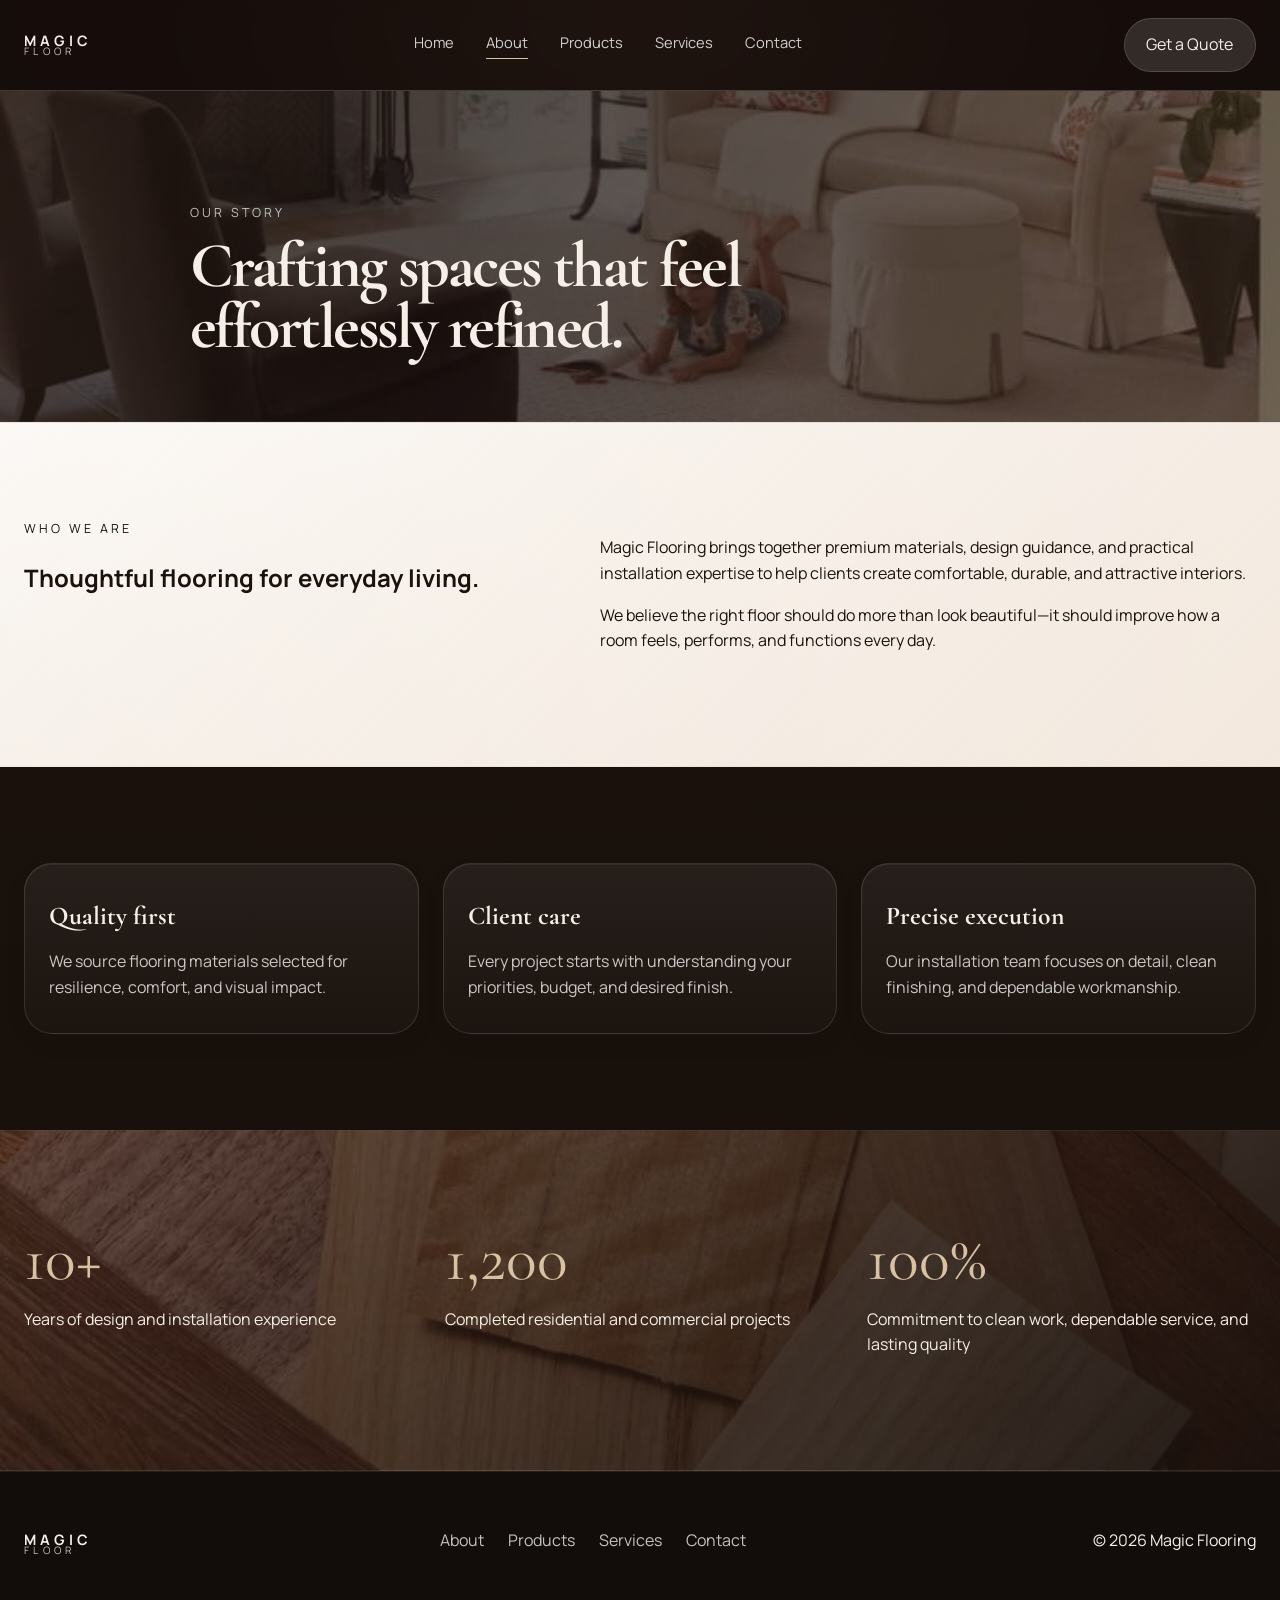
==== about.html @ 4ff49240 "Initial Magic Carpet Flooring website" ====
<!DOCTYPE html>
<html lang="en">
  <head>
    <meta charset="UTF-8" />
    <meta name="viewport" content="width=device-width, initial-scale=1.0" />
    <title>About | Magic Flooring</title>
    <meta
      name="description"
      content="Learn more about Magic Flooring, our craftsmanship, and our commitment to quality materials and smooth installation."
    />
    <link rel="preconnect" href="https://fonts.googleapis.com" />
    <link rel="preconnect" href="https://fonts.gstatic.com" crossorigin />
    <link
      href="https://fonts.googleapis.com/css2?family=Cormorant+Garamond:wght@400;500;600;700&family=Manrope:wght@400;500;600;700;800&display=swap"
      rel="stylesheet"
    />
    <link rel="stylesheet" href="styles.css" />
  </head>
  <body>
    <header class="site-header">
      <div class="container nav-wrap">
        <a href="index.html" class="brand" aria-label="Magic Flooring home">
          <span class="brand-mark">MAGIC</span>
          <span class="brand-sub">FLOOR</span>
        </a>

        <nav class="main-nav" aria-label="Main navigation">
          <a href="index.html">Home</a>
          <a href="about.html" class="active">About</a>
          <a href="products.html">Products</a>
          <a href="services.html">Services</a>
          <a href="contact.html">Contact</a>
        </nav>

        <a href="contact.html" class="button button--small">Get a Quote</a>
      </div>
    </header>

    <main>
      <section class="page-hero page-hero--about">
        <div class="container narrow">
          <p class="eyebrow">Our story</p>
          <h1>Crafting spaces that feel effortlessly refined.</h1>
        </div>
      </section>

      <section class="section section--light">
        <div class="container two-column">
          <div>
            <p class="eyebrow eyebrow--dark">Who we are</p>
            <h2>Thoughtful flooring for everyday living.</h2>
          </div>
          <div>
            <p>
              Magic Flooring brings together premium materials, design guidance, and practical
              installation expertise to help clients create comfortable, durable, and attractive
              interiors.
            </p>
            <p>
              We believe the right floor should do more than look beautiful—it should improve how a
              room feels, performs, and functions every day.
            </p>
          </div>
        </div>
      </section>

      <section class="section">
        <div class="container values-grid">
          <article class="value-card">
            <h3>Quality first</h3>
            <p>We source flooring materials selected for resilience, comfort, and visual impact.</p>
          </article>
          <article class="value-card">
            <h3>Client care</h3>
            <p>Every project starts with understanding your priorities, budget, and desired finish.</p>
          </article>
          <article class="value-card">
            <h3>Precise execution</h3>
            <p>Our installation team focuses on detail, clean finishing, and dependable workmanship.</p>
          </article>
        </div>
      </section>

      <section class="section section--dark">
        <div class="container metrics-grid">
          <div>
            <span>10+</span>
            <p>Years of design and installation experience</p>
          </div>
          <div>
            <span>1,200</span>
            <p>Completed residential and commercial projects</p>
          </div>
          <div>
            <span>100%</span>
            <p>Commitment to clean work, dependable service, and lasting quality</p>
          </div>
        </div>
      </section>
    </main>

    <footer class="site-footer">
      <div class="container footer-wrap">
        <div>
          <a href="index.html" class="brand brand--footer">
            <span class="brand-mark">MAGIC</span>
            <span class="brand-sub">FLOOR</span>
          </a>
        </div>

        <div class="footer-links">
          <a href="about.html">About</a>
          <a href="products.html">Products</a>
          <a href="services.html">Services</a>
          <a href="contact.html">Contact</a>
        </div>

        <p>© <span id="year"></span> Magic Flooring</p>
      </div>
    </footer>

    <script src="script.js"></script>
  </body>
</html>
---- styles.css ----
:root {
  --bg-dark: #1b120d;
  --bg-deep: #150d0a;
  --bg-soft: #f4efe9;
  --bg-warm: #e9dcc7;
  --card: rgba(255, 255, 255, 0.08);
  --panel: #efe7df;
  --text: #f6efe8;
  --text-dark: #1b120d;
  --muted: #dccbb7;
  --line: rgba(255, 255, 255, 0.18);
  --gold: #d9c2a3;
  --gold-strong: #cfad7d;
  --accent: #d9c0a0;
  --button: #f4efe8;
  --shadow: rgba(17, 9, 7, 0.28);
  --max-width: 1240px;
}

* {
  box-sizing: border-box;
}

html {
  scroll-behavior: smooth;
}

body {
  margin: 0;
  background:
    radial-gradient(circle at top, rgba(182, 132, 86, 0.18), transparent 29%),
    linear-gradient(180deg, #1d140f 0%, #160e0a 100%);
  color: var(--text);
  font-family: "Manrope", sans-serif;
  line-height: 1.6;
}

a {
  color: inherit;
  text-decoration: none;
}

img {
  max-width: 100%;
  display: block;
}

button,
input,
select,
textarea {
  font: inherit;
}

.container {
  width: min(var(--max-width), calc(100% - 3rem));
  margin: 0 auto;
}

.narrow {
  max-width: 900px;
}

.site-header {
  position: sticky;
  top: 0;
  z-index: 20;
  background: rgba(20, 12, 10, 0.72);
  backdrop-filter: blur(10px);
  border-bottom: 1px solid var(--line);
}

.nav-wrap {
  display: flex;
  align-items: center;
  justify-content: space-between;
  min-height: 90px;
  gap: 1.5rem;
}

.brand {
  display: inline-flex;
  flex-direction: column;
  line-height: 0.85;
  letter-spacing: 0.08em;
}

.brand-mark {
  font-size: clamp(0.9rem, 1vw, 1.15rem);
  font-weight: 700;
  letter-spacing: 0.28em;
}

.brand-sub {
  font-size: clamp(0.52rem, 0.8vw, 0.7rem);
  letter-spacing: 0.42em;
  opacity: 0.8;
}

.main-nav {
  display: flex;
  align-items: center;
  gap: 2rem;
  font-size: 0.92rem;
  color: rgba(255, 255, 255, 0.8);
}

.main-nav a {
  position: relative;
  padding-bottom: 4px;
}

.main-nav a::after {
  content: "";
  position: absolute;
  left: 0;
  bottom: 0;
  width: 100%;
  height: 1px;
  background: var(--gold);
  transform: scaleX(0);
  transform-origin: center;
  transition: transform 0.2s ease;
}

.main-nav a:hover::after,
.main-nav a.active::after {
  transform: scaleX(1);
}

.main-nav a:hover,
.footer-links a:hover,
.text-link:hover {
  color: var(--gold);
}

.button {
  display: inline-flex;
  align-items: center;
  justify-content: center;
  border-radius: 999px;
  transition: transform 0.2s ease, box-shadow 0.2s ease, background 0.2s ease;
  cursor: pointer;
}

.button:hover {
  transform: translateY(-2px) scale(1.01);
  box-shadow: 0 16px 28px rgba(18, 10, 7, 0.18);
}

.button--small {
  padding: 0.8rem 1.35rem;
  background: rgba(255, 255, 255, 0.12);
  border: 1px solid rgba(255, 255, 255, 0.15);
}

.button--small:hover {
  background: rgba(219, 184, 142, 0.16);
}

.button--primary {
  background: linear-gradient(135deg, #f6efe8 0%, #e2d2bb 100%);
  color: var(--text-dark);
  font-weight: 700;
  padding: 1.15rem 2.2rem;
  box-shadow: 0 10px 24px rgba(15, 9, 7, 0.18);
}

.button--primary:hover {
  background: linear-gradient(135deg, #ffffff 0%, #ebd7b5 100%);
}

.eyebrow {
  margin: 0 0 0.8rem;
  font-size: 0.78rem;
  letter-spacing: 0.24em;
  text-transform: uppercase;
  color: rgba(255, 255, 255, 0.72);
}

.eyebrow--dark {
  color: rgba(27, 18, 13, 0.68);
}

.hero {
  position: relative;
  overflow: hidden;
  background:
    linear-gradient(90deg, rgba(43, 28, 21, 0.72), rgba(39, 28, 22, 0.4) 38%, rgba(39, 28, 22, 0.12) 58%, rgba(39, 28, 22, 0.02)),
    linear-gradient(180deg, rgba(255, 255, 255, 0.08), rgba(17, 10, 8, 0.12)),
    url("assets/storefront.jpg") center/cover no-repeat;
  min-height: 760px;
}

.hero::before {
  content: "";
  position: absolute;
  inset: 0;
  background: linear-gradient(90deg, rgba(28, 18, 15, 0.26), transparent 58%);
  pointer-events: none;
}

.hero-grid {
  display: grid;
  align-items: center;
  grid-template-columns: 1.1fr 0.9fr;
  min-height: 760px;
  gap: 3rem;
}

.hero-copy {
  max-width: 560px;
  padding-top: 3rem;
}

.hero-copy h1 {
  margin: 0;
  font-family: "Cormorant Garamond", serif;
  font-size: clamp(5rem, 9vw, 10.5rem);
  line-height: 0.7;
  letter-spacing: -0.06em;
  font-weight: 700;
  color: #fffaf5;
  text-shadow: 0 2px 10px rgba(14, 9, 7, 0.28);
}

.hero-copy h1 span {
  display: inline-block;
  margin-top: 0.2rem;
}

.lead {
  max-width: 540px;
  margin-top: 1.4rem;
  color: rgba(255, 248, 242, 0.92);
  font-size: 1.15rem;
  text-shadow: 0 1px 8px rgba(14, 9, 7, 0.24);
}

.cta-row {
  margin-top: 2rem;
}

.hero-visual {
  position: relative;
  display: flex;
  justify-content: center;
  align-items: flex-end;
  min-height: 560px;
  opacity: 0;
  pointer-events: none;
}

.hero-plate {
  display: none;
}

.features,
.section {
  position: relative;
  padding: 6rem 0;
}

.features {
  background: linear-gradient(180deg, rgba(26, 18, 14, 0.15), rgba(26, 18, 14, 0.35));
}

.feature-grid,
.values-grid,
.services-grid {
  display: grid;
  grid-template-columns: repeat(3, minmax(0, 1fr));
  gap: 1.5rem;
}

.feature-card,
.value-card,
.service-card {
  background: linear-gradient(180deg, rgba(255, 255, 255, 0.06), rgba(255, 255, 255, 0.02));
  border: 1px solid rgba(255, 255, 255, 0.12);
  border-radius: 28px;
  padding: 2rem 1.5rem;
  box-shadow: inset 0 1px 0 rgba(255, 255, 255, 0.06), 0 10px 20px rgba(15, 9, 7, 0.08);
  transition: transform 0.25s ease, box-shadow 0.25s ease, border-color 0.25s ease;
}

.feature-card:hover,
.value-card:hover,
.service-card:hover,
.product-card:hover,
.catalog-card:hover,
.contact-form:hover,
.info-card:hover,
.cta-banner:hover {
  transform: translateY(-6px);
  border-color: rgba(217, 194, 163, 0.65);
  box-shadow: 0 22px 38px rgba(0, 0, 0, 0.16);
}

.feature-number {
  display: inline-block;
  margin-bottom: 1rem;
  font-size: 0.82rem;
  letter-spacing: 0.16em;
  color: var(--gold);
}

.feature-card h3,
.value-card h3,
.service-card h3,
.product-copy h3,
.catalog-card h3,
.info-card h3 {
  margin: 0 0 0.8rem;
  font-size: clamp(1.5rem, 2vw, 2.05rem);
  font-family: "Cormorant Garamond", serif;
  font-weight: 700;
}

.feature-card p,
.value-card p,
.service-card p,
.product-copy p,
.catalog-card p,
.intro-copy p,
.contact-info li,
.service-process li,
.info-card p {
  margin: 0;
  color: rgba(255, 255, 255, 0.76);
}

.section--light {
  background:
    linear-gradient(135deg, rgba(255, 255, 255, 0.58), rgba(243, 233, 223, 0.94)),
    linear-gradient(180deg, #f7f0e8 0%, #efe3d6 100%);
  color: var(--text-dark);
  border-top: 1px solid rgba(90, 64, 40, 0.08);
  border-bottom: 1px solid rgba(90, 64, 40, 0.08);
}

.section--light p,
.section--light li,
.section--light h2,
.section--light h3 {
  color: var(--text-dark);
}

.stats-strip {
  background:
    linear-gradient(90deg, rgba(20, 13, 10, 0.96), rgba(33, 22, 17, 0.9)),
    url("assets/wood-samples.jpg") center/cover no-repeat;
  border-top: 1px solid rgba(255, 255, 255, 0.08);
  border-bottom: 1px solid rgba(255, 255, 255, 0.08);
}

.stats-grid {
  display: grid;
  grid-template-columns: repeat(4, minmax(0, 1fr));
  gap: 1.5rem;
}

.stat-box {
  padding: 2.5rem 1.5rem;
  background: rgba(255, 255, 255, 0.02);
  border: 1px solid rgba(255, 255, 255, 0.08);
  border-radius: 20px;
  text-align: left;
  transition: transform 0.25s ease, border-color 0.25s ease, box-shadow 0.25s ease;
}

.stat-box:hover {
  transform: translateY(-4px);
  border-color: rgba(217, 194, 163, 0.6);
  box-shadow: 0 18px 30px rgba(0, 0, 0, 0.18);
}

.stat-box span {
  display: block;
  font-size: clamp(2.1rem, 4vw, 3rem);
  font-family: "Cormorant Garamond", serif;
  color: #f4ebdf;
  line-height: 1;
  margin-bottom: 0.8rem;
}

.stat-box p {
  margin: 0;
  color: rgba(255, 255, 255, 0.78);
  font-size: 1.05rem;
}

.intro-block {
  display: grid;
  grid-template-columns: 1fr 1.1fr;
  gap: 3rem;
  align-items: start;
}

.section-heading {
  max-width: 620px;
}

.section-heading h2,
.service-process h2,
.split-panel h2,
.page-hero h1,
.contact-info h3 {
  margin: 0;
  font-family: "Cormorant Garamond", serif;
  font-size: clamp(2.8rem, 5vw, 4.5rem);
  line-height: 0.95;
  letter-spacing: -0.04em;
}

.section-heading--split {
  display: flex;
  align-items: end;
  justify-content: space-between;
  gap: 1rem;
  margin-bottom: 2.2rem;
}

.text-link {
  color: var(--text);
  opacity: 0.85;
}

.product-grid {
  display: grid;
  grid-template-columns: repeat(3, minmax(0, 1fr));
  gap: 1.5rem;
}

.product-card,
.catalog-card {
  overflow: hidden;
  background: linear-gradient(180deg, rgba(31, 22, 17, 0.94), rgba(20, 14, 12, 1));
  border: 1px solid rgba(255, 255, 255, 0.12);
  border-radius: 24px;
  transition: transform 0.25s ease, box-shadow 0.25s ease, border-color 0.25s ease;
}

.product-image {
  height: 320px;
  background-size: cover;
  background-position: center;
  transition: transform 0.35s ease, filter 0.35s ease;
}

.product-card:hover .product-image,
.catalog-card:hover .catalog-visual {
  transform: scale(1.04);
  filter: saturate(1.08);
}

.product-card--wood .product-image {
  background-image: url("assets/wood-samples.jpg");
}

.product-card--stone .product-image {
  background-image: url("assets/laminate-closeup.jpg");
}

.product-card--carpet .product-image {
  background-image: url("assets/living-room-rug.jpg");
}

.product-copy {
  padding: 1.5rem;
}

.section--dark {
  background:
    linear-gradient(135deg, rgba(53, 32, 22, 0.68), rgba(23, 15, 12, 0.94)),
    url("assets/wood-samples.jpg") center/cover no-repeat;
  color: var(--text);
  border-top: 1px solid rgba(255, 255, 255, 0.08);
  border-bottom: 1px solid rgba(255, 255, 255, 0.08);
}

.split-panel {
  display: grid;
  grid-template-columns: 0.9fr 1.1fr;
  gap: 2rem;
  align-items: center;
}

.process-list {
  list-style: none;
  margin: 0;
  padding: 0;
  display: grid;
  gap: 1rem;
}

.process-list li {
  display: flex;
  gap: 1rem;
  align-items: start;
  padding: 1.1rem 0;
  border-bottom: 1px solid rgba(255, 255, 255, 0.12);
}

.process-list strong {
  color: var(--gold);
  font-size: 1.2rem;
}

.cta-banner {
  display: flex;
  align-items: center;
  justify-content: space-between;
  gap: 2rem;
  padding: 2.2rem 2.5rem;
  border-radius: 30px;
  background: linear-gradient(135deg, rgba(255, 255, 255, 0.06), rgba(255, 255, 255, 0.02));
  border: 1px solid rgba(255, 255, 255, 0.12);
  color: #fff;
  transition: transform 0.25s ease, box-shadow 0.25s ease, border-color 0.25s ease;
}

.cta-banner .eyebrow {
  color: rgba(255, 255, 255, 0.8);
}

.cta-banner h2 {
  color: #fff;
}

.site-footer {
  padding: 2.5rem 0 3rem;
  background: #120d0b;
  border-top: 1px solid rgba(255, 255, 255, 0.08);
}

.footer-wrap {
  display: flex;
  align-items: center;
  justify-content: space-between;
  gap: 1.5rem;
}

.footer-links {
  display: flex;
  align-items: center;
  gap: 1.5rem;
  color: rgba(255, 255, 255, 0.75);
}

.page-hero {
  position: relative;
  padding: 7rem 0 4rem;
  background:
    linear-gradient(135deg, rgba(22, 14, 10, 0.82), rgba(22, 14, 10, 0.58)),
    url("assets/living-room-rug.jpg") center/cover no-repeat;
  border-bottom: 1px solid rgba(255, 255, 255, 0.08);
}

.page-hero::before {
  content: "";
  position: absolute;
  inset: 0;
  background: linear-gradient(90deg, rgba(196, 144, 94, 0.06), transparent 35%, rgba(196, 144, 94, 0.12));
}

.page-hero > .container {
  position: relative;
  z-index: 1;
}

.page-hero h1 {
  max-width: 760px;
}

.two-column,
.contact-layout {
  display: grid;
  grid-template-columns: 0.9fr 1.1fr;
  gap: 2.5rem;
  align-items: start;
}

.values-grid {
  grid-template-columns: repeat(3, minmax(0, 1fr));
}

.metrics-grid {
  display: grid;
  grid-template-columns: repeat(3, minmax(0, 1fr));
  gap: 2rem;
}

.metrics-grid span {
  display: block;
  font-size: clamp(2.5rem, 5vw, 4rem);
  font-family: "Cormorant Garamond", serif;
  color: var(--gold);
  line-height: 1;
  margin-bottom: 0.8rem;
}

.showcase-section {
  background:
    linear-gradient(180deg, rgba(30, 22, 18, 0.1), rgba(30, 22, 18, 0.2)),
    url("assets/laminate-closeup.jpg") center/cover no-repeat;
}

.showcase-grid {
  display: grid;
  grid-template-columns: 0.9fr 1.1fr;
  gap: 2rem;
  align-items: center;
}

.showcase-copy {
  max-width: 520px;
}

.showcase-copy h2 {
  margin: 0 0 1rem;
  font-family: "Cormorant Garamond", serif;
  font-size: clamp(2.8rem, 5vw, 4.2rem);
  line-height: 0.96;
  letter-spacing: -0.04em;
}

.mini-list {
  list-style: none;
  padding: 0;
  margin: 1.5rem 0 0;
  display: grid;
  gap: 0.8rem;
  color: rgba(255, 255, 255, 0.84);
}

.mini-list li::before {
  content: "•";
  color: var(--gold);
  margin-right: 0.7rem;
}

.showcase-cards {
  display: grid;
  grid-template-columns: repeat(3, minmax(0, 1fr));
  gap: 1rem;
}

.showcase-card {
  min-height: 360px;
  border-radius: 22px;
  background-size: cover;
  background-position: center;
  border: 1px solid rgba(255, 255, 255, 0.12);
  box-shadow: 0 20px 30px rgba(0, 0, 0, 0.18);
  transition: transform 0.3s ease, box-shadow 0.3s ease;
}

.showcase-card:hover {
  transform: translateY(-6px);
  box-shadow: 0 24px 36px rgba(0, 0, 0, 0.22);
}

.showcase-card--one {
  background-image: url("assets/wood-samples.jpg");
}

.showcase-card--two {
  background-image: url("assets/living-room-rug.jpg");
  margin-top: 2.4rem;
}

.showcase-card--three {
  background-image: url("assets/laminate-closeup.jpg");
}

.product-list {
  display: grid;
  gap: 1.5rem;
}

.catalog-card {
  display: grid;
  grid-template-columns: minmax(200px, 320px) 1fr;
  min-height: 220px;
}

.catalog-visual {
  min-height: 220px;
  background-size: cover;
  background-position: center;
}

.catalog-visual--oak {
  background-image: url("assets/wood-samples.jpg");
}

.catalog-visual--vinyl {
  background-image: url("assets/laminate-closeup.jpg");
}

.catalog-visual--laminate {
  background-image: url("assets/wood-samples.jpg");
}

.catalog-visual--carpet {
  background-image: url("assets/living-room-rug.jpg");
}

.catalog-card > div:last-child {
  padding: 2rem 1.5rem;
}

.services-grid {
  grid-template-columns: repeat(2, minmax(0, 1fr));
}

.service-process {
  display: grid;
  grid-template-columns: 0.9fr 1.1fr;
  gap: 2rem;
  align-items: start;
}

.service-process ol {
  margin: 0;
  padding-left: 1.4rem;
  display: grid;
  gap: 1rem;
  color: rgba(255, 255, 255, 0.8);
}

.testimonial-grid {
  display: grid;
  grid-template-columns: repeat(3, minmax(0, 1fr));
  gap: 1.5rem;
}

.testimonial-card {
  padding: 2rem 1.5rem;
  background: linear-gradient(180deg, rgba(255, 255, 255, 0.05), rgba(255, 255, 255, 0.02));
  border: 1px solid rgba(255, 255, 255, 0.12);
  border-radius: 24px;
  transition: transform 0.25s ease, box-shadow 0.25s ease, border-color 0.25s ease;
}

.testimonial-card:hover {
  transform: translateY(-4px);
  border-color: rgba(217, 194, 163, 0.7);
  box-shadow: 0 22px 30px rgba(0, 0, 0, 0.12);
}

.testimonial-card p {
  margin: 0 0 1.5rem;
  color: rgba(255, 255, 255, 0.8);
}

.person {
  display: grid;
  gap: 0.15rem;
}

.person strong {
  color: var(--text);
}

.person span {
  color: var(--gold);
  font-size: 0.82rem;
}

.contact-form,
.info-card {
  padding: 2rem;
  background: linear-gradient(180deg, rgba(255, 255, 255, 0.05), rgba(255, 255, 255, 0.02));
  border: 1px solid rgba(255, 255, 255, 0.12);
  border-radius: 24px;
  transition: transform 0.25s ease, box-shadow 0.25s ease, border-color 0.25s ease;
}

.contact-form {
  display: grid;
  gap: 1.25rem;
}

.field-row {
  display: grid;
  grid-template-columns: 1fr 1fr;
  gap: 1rem;
}

label {
  display: grid;
  gap: 0.45rem;
  font-size: 0.9rem;
  color: rgba(255, 255, 255, 0.8);
}

input,
select,
textarea {
  width: 100%;
  border: 1px solid rgba(255, 255, 255, 0.15);
  border-radius: 14px;
  background: rgba(255, 255, 255, 0.03);
  color: var(--text);
  padding: 0.9rem 1rem;
}

textarea {
  resize: vertical;
  min-height: 140px;
}

.info-card ul {
  list-style: none;
  padding: 0;
  margin: 1.5rem 0 0;
  display: grid;
  gap: 0.8rem;
}

@media (max-width: 980px) {
  .hero-grid,
  .intro-block,
  .split-panel,
  .two-column,
  .service-process,
  .contact-layout,
  .product-grid,
  .feature-grid,
  .values-grid,
  .services-grid,
  .metrics-grid {
    grid-template-columns: 1fr;
  }

  .nav-wrap,
  .footer-wrap,
  .cta-banner,
  .section-heading--split {
    flex-direction: column;
    align-items: flex-start;
  }

  .main-nav {
    flex-wrap: wrap;
    gap: 0.8rem 1.2rem;
  }

  .hero {
    min-height: 620px;
  }

  .hero-grid {
    min-height: 620px;
    padding-top: 2rem;
  }
}

@media (max-width: 620px) {
  .container {
    width: min(var(--max-width), calc(100% - 1.25rem));
  }

  .site-header {
    position: static;
  }

  .nav-wrap {
    padding: 1rem 0;
  }

  .main-nav {
    font-size: 0.82rem;
  }

  .brand-mark {
    letter-spacing: 0.18em;
  }

  .hero-copy h1 {
    font-size: clamp(3.7rem, 18vw, 6rem);
  }

  .feature-card,
  .value-card,
  .service-card,
  .contact-form,
  .info-card {
    padding: 1.4rem 1rem;
  }

  .catalog-card {
    grid-template-columns: 1fr;
  }

  .field-row {
    grid-template-columns: 1fr;
  }
}
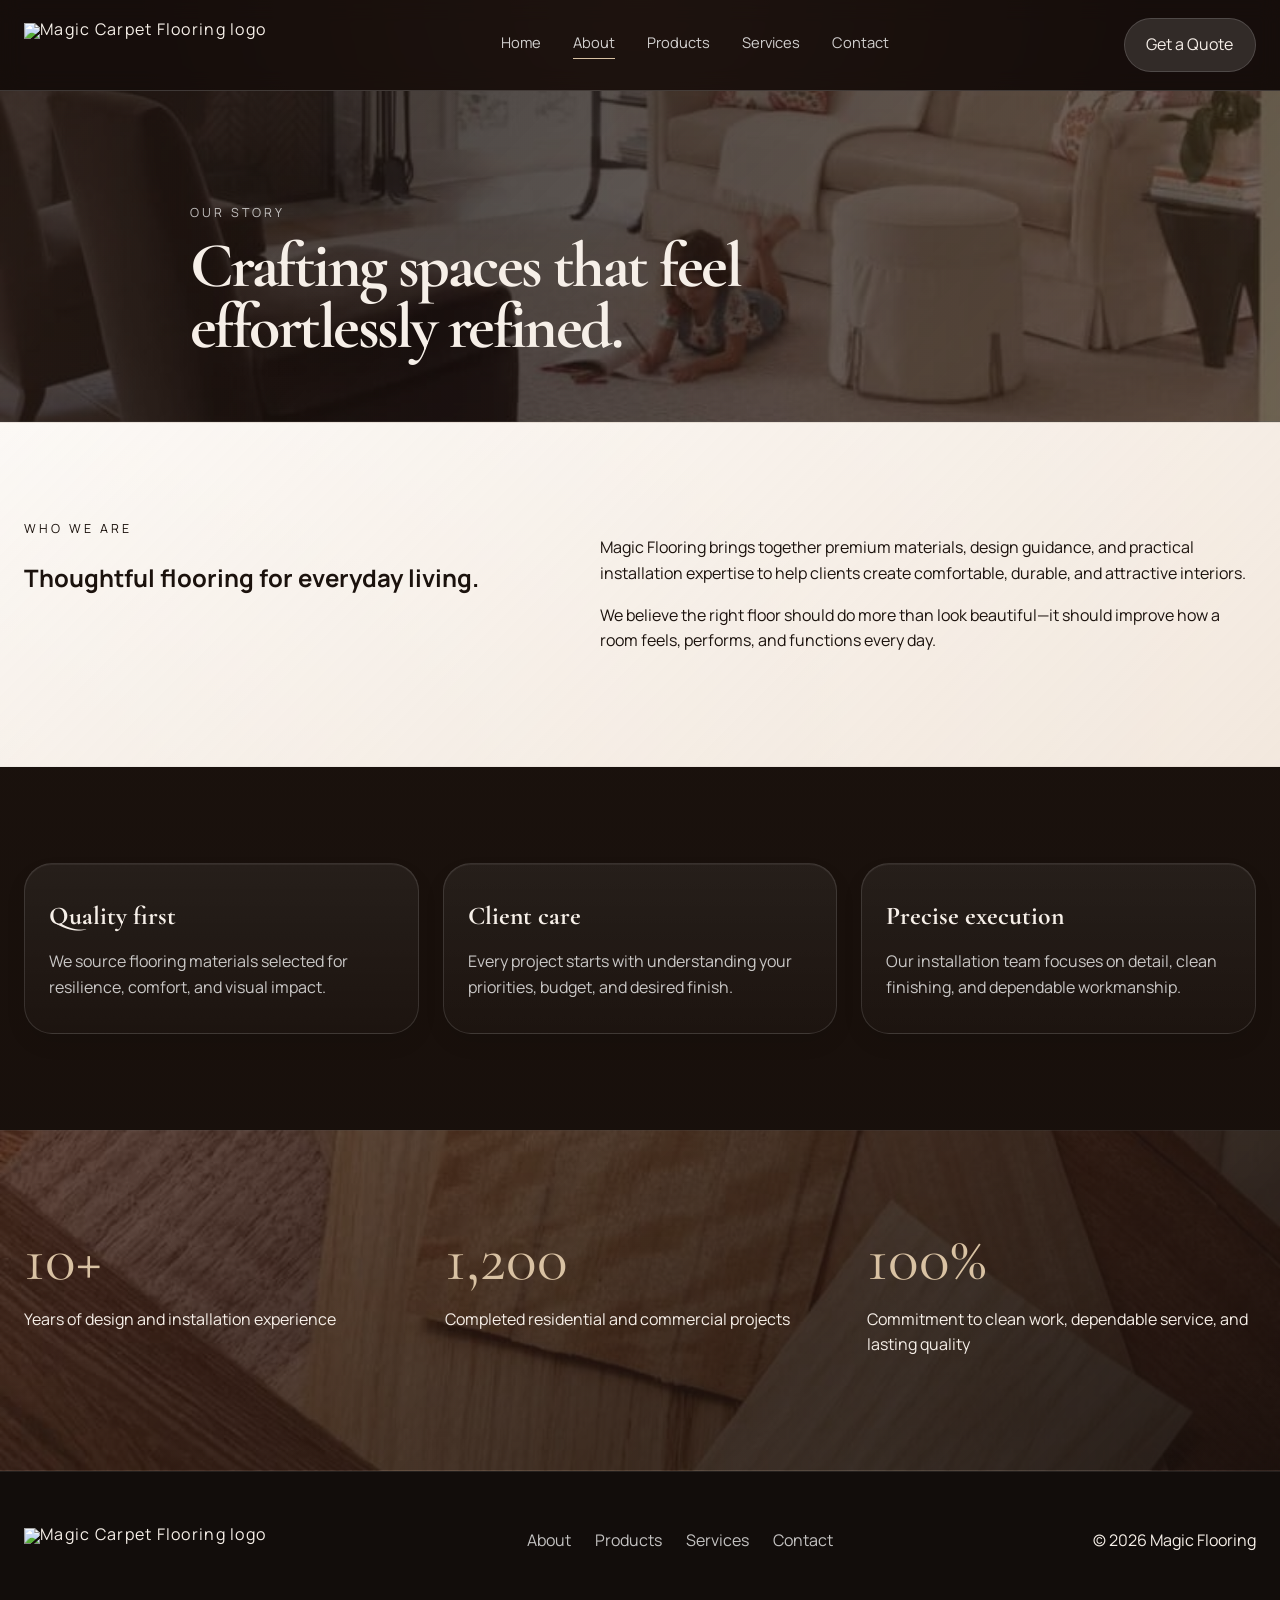
==== commit 54234115: "Update website" ====
--- a/about.html
+++ b/about.html
@@ -20,8 +20,7 @@
     <header class="site-header">
       <div class="container nav-wrap">
         <a href="index.html" class="brand" aria-label="Magic Flooring home">
-          <span class="brand-mark">MAGIC</span>
-          <span class="brand-sub">FLOOR</span>
+          <img src="assets/logo.png" class="brand-logo" alt="Magic Carpet Flooring logo" />
         </a>
 
         <nav class="main-nav" aria-label="Main navigation">
@@ -103,8 +102,7 @@
       <div class="container footer-wrap">
         <div>
           <a href="index.html" class="brand brand--footer">
-            <span class="brand-mark">MAGIC</span>
-            <span class="brand-sub">FLOOR</span>
+            <img src="assets/logo.png" class="brand-logo" alt="Magic Carpet Flooring logo" />
           </a>
         </div>
 
--- a/styles.css
+++ b/styles.css
@@ -85,6 +85,16 @@
   letter-spacing: 0.08em;
 }
 
+.brand-logo {
+  height: 44px;
+  width: auto;
+  display: block;
+}
+
+.brand--footer .brand-logo {
+  height: 32px;
+}
+
 .brand-mark {
   font-size: clamp(0.9rem, 1vw, 1.15rem);
   font-weight: 700;
@@ -196,7 +206,14 @@
   content: "";
   position: absolute;
   inset: 0;
-  background: linear-gradient(90deg, rgba(28, 18, 15, 0.26), transparent 58%);
+  background: linear-gradient(
+    90deg,
+    rgba(10, 6, 5, 0.86) 0%,
+    rgba(10, 6, 5, 0.74) 22%,
+    rgba(10, 6, 5, 0.48) 40%,
+    rgba(10, 6, 5, 0.18) 62%,
+    rgba(10, 6, 5, 0) 100%
+  );
   pointer-events: none;
 }
 
@@ -209,24 +226,32 @@
 }
 
 .hero-copy {
-  max-width: 560px;
+  position: relative;
+  z-index: 1;
+  max-width: 1000px;
   padding-top: 3rem;
 }
 
 .hero-copy h1 {
+  position: relative;
+  z-index: 2;
   margin: 0;
   font-family: "Cormorant Garamond", serif;
-  font-size: clamp(5rem, 9vw, 10.5rem);
+  font-size: clamp(2.8rem, 4.7vw, 7.4rem);
   line-height: 0.7;
   letter-spacing: -0.06em;
   font-weight: 700;
   color: #fffaf5;
-  text-shadow: 0 2px 10px rgba(14, 9, 7, 0.28);
-}
-
-.hero-copy h1 span {
-  display: inline-block;
-  margin-top: 0.2rem;
+  text-shadow: 0 4px 16px rgba(0, 0, 0, 0.7), 0 0 22px rgba(255, 245, 235, 0.18);
+  max-width: 980px;
+  display: flex;
+  flex-direction: column;
+  gap: 0.06em;
+}
+
+.hero-copy .title-line {
+  display: block;
+  font-weight: 700;
 }
 
 .lead {
@@ -709,6 +734,28 @@
 
 .catalog-card > div:last-child {
   padding: 2rem 1.5rem;
+  color: #ffffff;
+}
+
+/* Ensure eyebrow and headings inside catalog cards are readable on dark background */
+.catalog-card .eyebrow--dark {
+  color: rgba(255, 255, 255, 0.75);
+}
+
+.catalog-card h3 {
+  color: #ffffff;
+}
+
+/* Ensure paragraph/subtext inside catalog cards is white */
+.catalog-card p {
+  color: #ffffff;
+}
+
+/* Stronger override for cards inside light sections to prevent earlier rules from darkening text */
+.section--light .catalog-card p,
+.section--light .catalog-card .eyebrow--dark {
+  color: #ffffff !important;
+  opacity: 1 !important;
 }
 
 .services-grid {
@@ -793,18 +840,23 @@
   display: grid;
   gap: 0.45rem;
   font-size: 0.9rem;
-  color: rgba(255, 255, 255, 0.8);
+  color: rgba(17, 12, 10, 0.82);
 }
 
 input,
 select,
 textarea {
   width: 100%;
-  border: 1px solid rgba(255, 255, 255, 0.15);
+  border: 1px solid rgba(17, 12, 10, 0.18);
   border-radius: 14px;
-  background: rgba(255, 255, 255, 0.03);
-  color: var(--text);
+  background: rgba(255, 255, 255, 0.32);
+  color: #120d0b;
   padding: 0.9rem 1rem;
+}
+
+input::placeholder,
+textarea::placeholder {
+  color: rgba(17, 12, 10, 0.52);
 }
 
 textarea {
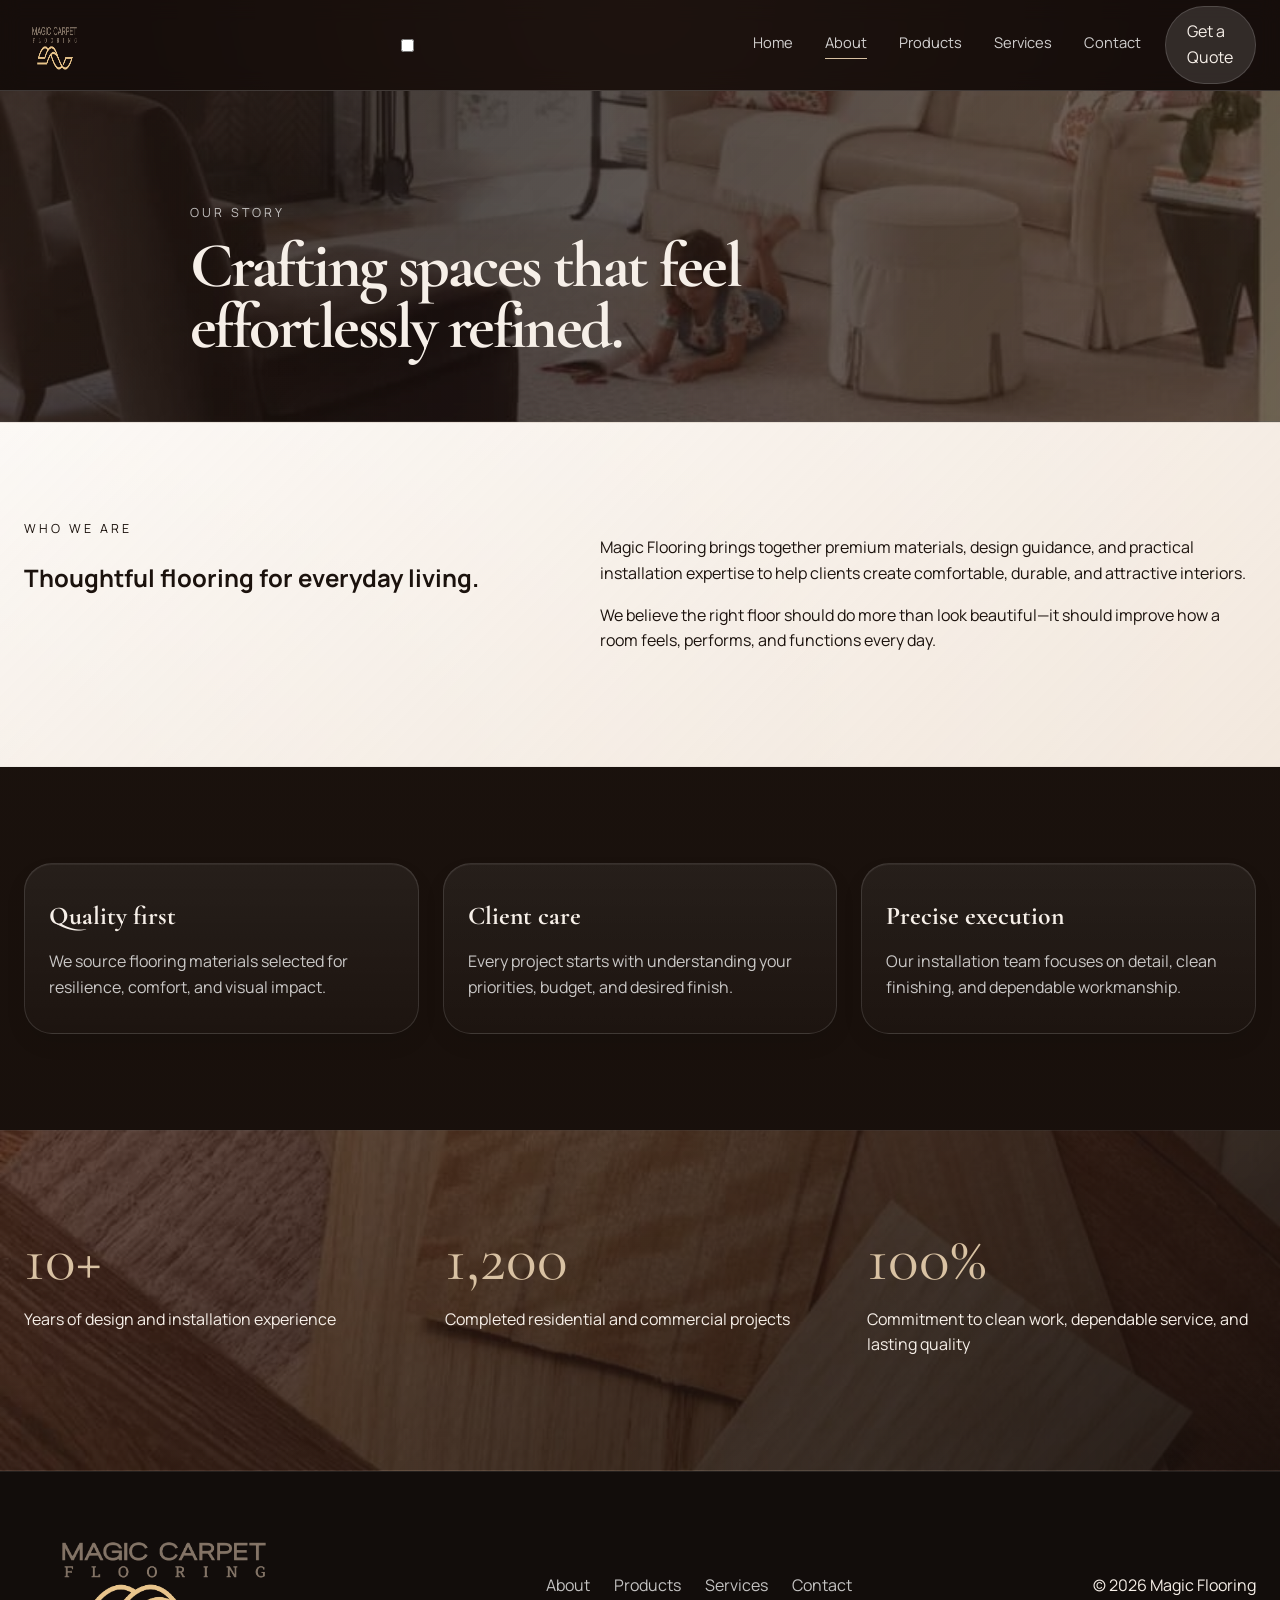
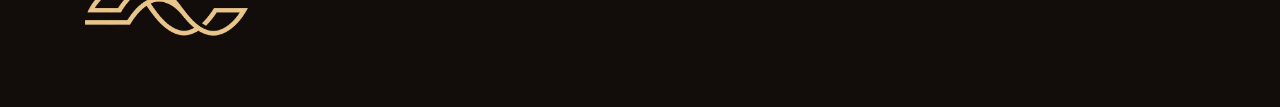
==== commit b5fed0cd: "Update website" ====
--- a/about.html
+++ b/about.html
@@ -22,6 +22,9 @@
         <a href="index.html" class="brand" aria-label="Magic Flooring home">
           <img src="assets/logo.png" class="brand-logo" alt="Magic Carpet Flooring logo" />
         </a>
+
+        <input id="nav-toggle" class="nav-toggle" type="checkbox" aria-label="Open menu" />
+        <label for="nav-toggle" class="nav-toggle-label" aria-hidden="true"><span></span></label>
 
         <nav class="main-nav" aria-label="Main navigation">
           <a href="index.html">Home</a>
--- a/styles.css
+++ b/styles.css
@@ -86,13 +86,13 @@
 }
 
 .brand-logo {
-  height: 44px;
+  height: 64px;
   width: auto;
   display: block;
 }
 
 .brand--footer .brand-logo {
-  height: 32px;
+  height: 140px;
 }
 
 .brand-mark {
@@ -249,6 +249,171 @@
   gap: 0.06em;
 }
 
+/* Keep each title line on a single line so the hero stays exactly two lines */
+.hero-title .title-line {
+  white-space: nowrap;
+  overflow: hidden;
+  text-overflow: ellipsis;
+}
+
+/* Responsive: mobile and tablet adjustments */
+@media (max-width: 900px) {
+  .nav-wrap {
+    flex-direction: column;
+    align-items: flex-start;
+    gap: 0.75rem;
+    min-height: auto;
+  }
+
+  .main-nav {
+    display: flex;
+    flex-wrap: wrap;
+    gap: 0.6rem;
+    font-size: 0.95rem;
+  }
+
+  .hero-grid {
+    grid-template-columns: 1fr;
+    min-height: 420px;
+    gap: 1.5rem;
+  }
+
+  .hero-visual {
+    display: none;
+    opacity: 0;
+    pointer-events: none;
+  }
+
+  .hero-copy h1 {
+    font-size: clamp(2rem, 6.5vw, 3.6rem);
+  }
+
+  .hero-title .title-line {
+    white-space: normal;
+  }
+
+  .product-grid,
+  .feature-grid,
+  .showcase-grid,
+  .values-grid {
+    grid-template-columns: 1fr;
+  }
+
+  .catalog-card {
+    grid-template-columns: 1fr;
+    min-height: auto;
+  }
+
+  .catalog-visual {
+    min-height: 180px;
+    background-position: center;
+  }
+
+  .catalog-card > div:last-child {
+    padding: 1rem;
+  }
+
+  .brand-logo {
+    height: 48px;
+  }
+
+  .brand--footer .brand-logo {
+    height: 64px;
+  }
+
+  /* Mobile nav toggle */
+  .nav-toggle {
+    display: none;
+  }
+
+  .nav-toggle-label {
+    display: inline-flex;
+    align-items: center;
+    justify-content: center;
+    width: 44px;
+    height: 44px;
+    border-radius: 8px;
+    background: rgba(255,255,255,0.03);
+    border: 1px solid rgba(255,255,255,0.06);
+    cursor: pointer;
+    margin-left: auto;
+  }
+
+  .nav-toggle-label span {
+    display: block;
+    width: 22px;
+    height: 2px;
+    background: var(--text);
+    position: relative;
+  }
+
+  .nav-toggle-label span::before,
+  .nav-toggle-label span::after {
+    content: '';
+    position: absolute;
+    left: 0;
+    width: 22px;
+    height: 2px;
+    background: var(--text);
+  }
+
+  .nav-toggle-label span::before { top: -7px; }
+  .nav-toggle-label span::after { top: 7px; }
+
+  .main-nav {
+    display: none;
+    width: 100%;
+    flex-direction: column;
+    gap: 0.75rem;
+    margin-top: 0.5rem;
+  }
+
+  .nav-toggle:checked + .nav-toggle-label + .main-nav {
+    display: flex;
+  }
+
+  .main-nav a {
+    padding: 0.5rem 0.25rem;
+  }
+}
+
+@media (max-width: 480px) {
+  .nav-wrap {
+    gap: 0.5rem;
+  }
+
+  .main-nav {
+    gap: 0.5rem;
+    font-size: 0.92rem;
+  }
+
+  .hero-copy h1 {
+    font-size: clamp(1.6rem, 9vw, 2.6rem);
+    line-height: 1;
+  }
+
+  .brand-logo {
+    height: 40px;
+  }
+
+  .brand--footer .brand-logo {
+    height: 80px;
+  }
+
+  .catalog-visual {
+    min-height: 140px;
+  }
+
+  .product-card,
+  .catalog-card {
+    border-radius: 16px;
+  }
+
+  .button--primary {
+    padding: 0.85rem 1.6rem;
+  }
+}
+
 .hero-copy .title-line {
   display: block;
   font-weight: 700;
